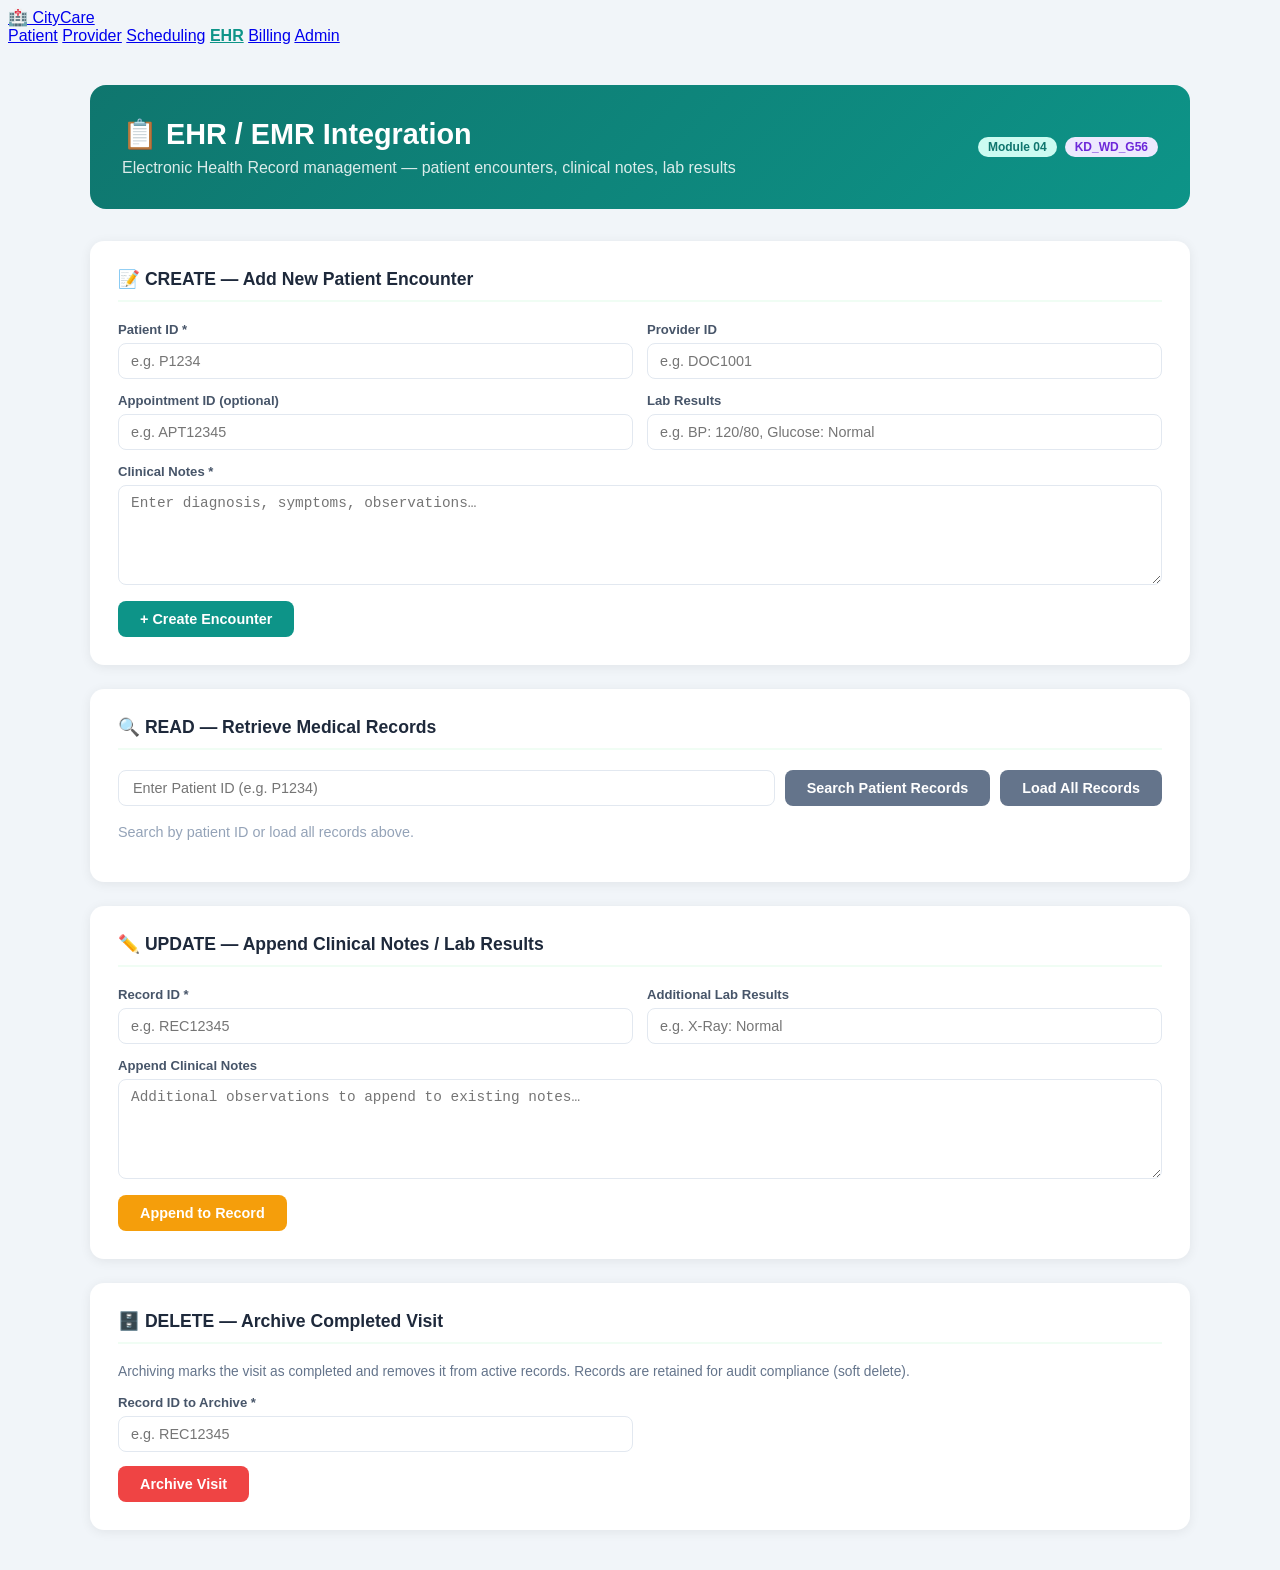
==== ehr.html @ 7a8ab23b "EHR,EMR integration" ====
<!DOCTYPE html>
<html lang="en">
<head>
<meta charset="UTF-8">
<meta name="viewport" content="width=device-width, initial-scale=1.0">
<title>EHR / EMR Integration | CityCare Hospital</title>
<link rel="stylesheet" href="style.css">
<style>
  body{background:#f1f5f9;font-family:'Inter',sans-serif;}
  .ehr-container{max-width:1100px;margin:40px auto;padding:0 20px;}
  .page-header{background:linear-gradient(135deg,#0f766e,#0d9488);color:#fff;border-radius:16px;padding:32px;margin-bottom:32px;}
  .page-header h1{margin:0 0 8px;font-size:1.8rem;}
  .page-header p{margin:0;opacity:.85;}
  .card{background:#fff;border-radius:14px;padding:28px;margin-bottom:24px;box-shadow:0 2px 12px rgba(0,0,0,.07);}
  .card h2{font-size:1.1rem;font-weight:700;color:#1e293b;margin:0 0 20px;border-bottom:2px solid #f0fdf4;padding-bottom:10px;}
  .form-row{display:grid;grid-template-columns:1fr 1fr;gap:14px;margin-bottom:14px;}
  .form-group{display:flex;flex-direction:column;gap:6px;}
  .form-group label{font-size:.82rem;font-weight:600;color:#475569;}
  .form-group input,.form-group textarea{border:1.5px solid #e2e8f0;border-radius:8px;padding:9px 12px;font-size:.9rem;outline:none;transition:border-color .2s;}
  .form-group input:focus,.form-group textarea:focus{border-color:#0d9488;}
  .form-group textarea{resize:vertical;min-height:80px;}
  .btn{padding:10px 22px;border:none;border-radius:8px;cursor:pointer;font-weight:600;font-size:.9rem;transition:all .2s;}
  .btn-primary{background:#0d9488;color:#fff;}.btn-primary:hover{background:#0f766e;}
  .btn-warning{background:#f59e0b;color:#fff;}.btn-warning:hover{background:#d97706;}
  .btn-danger{background:#ef4444;color:#fff;}.btn-danger:hover{background:#dc2626;}
  .btn-secondary{background:#64748b;color:#fff;}.btn-secondary:hover{background:#475569;}
  .msg{padding:10px 16px;border-radius:8px;margin-top:12px;font-size:.88rem;display:none;}
  .msg.success{background:#dcfce7;color:#166534;border:1px solid #bbf7d0;display:block;}
  .msg.error{background:#fee2e2;color:#991b1b;border:1px solid #fecaca;display:block;}
  .records-table{width:100%;border-collapse:collapse;font-size:.86rem;}
  .records-table th{background:#f0fdf4;color:#0f766e;font-weight:700;padding:10px 12px;text-align:left;}
  .records-table td{padding:10px 12px;border-bottom:1px solid #f1f5f9;vertical-align:top;}
  .records-table tr:hover td{background:#f8fafc;}
  .badge{display:inline-block;padding:2px 8px;border-radius:20px;font-size:.74rem;font-weight:700;}
  .badge-active{background:#dcfce7;color:#166534;}
  .badge-archived{background:#f1f5f9;color:#64748b;}
  .search-bar{display:flex;gap:10px;margin-bottom:18px;flex-wrap:wrap;}
  .search-bar input{flex:1;min-width:200px;border:1.5px solid #e2e8f0;border-radius:8px;padding:9px 14px;font-size:.9rem;outline:none;}
  .search-bar input:focus{border-color:#0d9488;}
  .module-badge{background:#ccfbf1;color:#0f766e;font-size:.75rem;font-weight:700;padding:3px 10px;border-radius:20px;}
  .group-badge{background:#ede9fe;color:#6d28d9;font-size:.75rem;font-weight:700;padding:3px 10px;border-radius:20px;}
  @media(max-width:640px){.form-row{grid-template-columns:1fr;}}
</style>
</head>
<body>
<nav class="glass-nav">
  <div class="nav-container">
    <a class="nav-brand" href="index.html">🏥 CityCare</a>
    <div class="nav-links">
      <a href="patient.html">Patient</a>
      <a href="provider.html">Provider</a>
      <a href="scheduling.html">Scheduling</a>
      <a href="ehr.html" style="color:#0d9488;font-weight:700;">EHR</a>
      <a href="billing.html">Billing</a>
      <a href="admin.html">Admin</a>
    </div>
  </div>
</nav>

<div class="ehr-container">
  <div class="page-header">
    <div style="display:flex;align-items:center;gap:14px;flex-wrap:wrap;">
      <div>
        <h1>📋 EHR / EMR Integration</h1>
        <p>Electronic Health Record management — patient encounters, clinical notes, lab results</p>
      </div>
      <div style="margin-left:auto;display:flex;gap:8px;flex-wrap:wrap;">
        <span class="module-badge">Module 04</span>
        <span class="group-badge">KD_WD_G56</span>
      </div>
    </div>
  </div>

  <!-- CREATE -->
  <div class="card">
    <h2>📝 CREATE — Add New Patient Encounter</h2>
    <div class="form-row">
      <div class="form-group">
        <label>Patient ID *</label>
        <input id="ehr-patientId" type="text" placeholder="e.g. P1234">
      </div>
      <div class="form-group">
        <label>Provider ID</label>
        <input id="ehr-providerId" type="text" placeholder="e.g. DOC1001">
      </div>
    </div>
    <div class="form-row">
      <div class="form-group">
        <label>Appointment ID (optional)</label>
        <input id="ehr-appointmentId" type="text" placeholder="e.g. APT12345">
      </div>
      <div class="form-group">
        <label>Lab Results</label>
        <input id="ehr-labResults" type="text" placeholder="e.g. BP: 120/80, Glucose: Normal">
      </div>
    </div>
    <div class="form-group" style="margin-bottom:16px;">
      <label>Clinical Notes *</label>
      <textarea id="ehr-notes" placeholder="Enter diagnosis, symptoms, observations…"></textarea>
    </div>
    <button class="btn btn-primary" onclick="createRecord()">+ Create Encounter</button>
    <div id="create-msg" class="msg"></div>
  </div>

  <!-- READ -->
  <div class="card">
    <h2>🔍 READ — Retrieve Medical Records</h2>
    <div class="search-bar">
      <input id="search-patientId" type="text" placeholder="Enter Patient ID (e.g. P1234)">
      <button class="btn btn-secondary" onclick="loadRecords()">Search Patient Records</button>
      <button class="btn btn-secondary" onclick="loadAllRecords()">Load All Records</button>
    </div>
    <div id="records-container">
      <p style="color:#94a3b8;font-size:.9rem;">Search by patient ID or load all records above.</p>
    </div>
  </div>

  <!-- UPDATE -->
  <div class="card">
    <h2>✏️ UPDATE — Append Clinical Notes / Lab Results</h2>
    <div class="form-row">
      <div class="form-group">
        <label>Record ID *</label>
        <input id="upd-recordId" type="text" placeholder="e.g. REC12345">
      </div>
      <div class="form-group">
        <label>Additional Lab Results</label>
        <input id="upd-lab" type="text" placeholder="e.g. X-Ray: Normal">
      </div>
    </div>
    <div class="form-group" style="margin-bottom:16px;">
      <label>Append Clinical Notes</label>
      <textarea id="upd-notes" placeholder="Additional observations to append to existing notes…"></textarea>
    </div>
    <button class="btn btn-warning" onclick="updateRecord()">Append to Record</button>
    <div id="update-msg" class="msg"></div>
  </div>

  <!-- DELETE / ARCHIVE -->
  <div class="card">
    <h2>🗄️ DELETE — Archive Completed Visit</h2>
    <p style="font-size:.86rem;color:#64748b;margin-bottom:16px;">Archiving marks the visit as completed and removes it from active records. Records are retained for audit compliance (soft delete).</p>
    <div class="form-row">
      <div class="form-group">
        <label>Record ID to Archive *</label>
        <input id="arch-recordId" type="text" placeholder="e.g. REC12345">
      </div>
    </div>
    <button class="btn btn-danger" onclick="archiveRecord()">Archive Visit</button>
    <div id="archive-msg" class="msg"></div>
  </div>
</div>

<script>
const API = '/api/ehr';
function showMsg(id, text, ok) {
  const el = document.getElementById(id);
  el.textContent = text;
  el.className = 'msg ' + (ok ? 'success' : 'error');
}
async function createRecord() {
  const body = {
    patientId:     document.getElementById('ehr-patientId').value.trim(),
    providerId:    document.getElementById('ehr-providerId').value.trim(),
    appointmentId: document.getElementById('ehr-appointmentId').value.trim(),
    notes:         document.getElementById('ehr-notes').value.trim(),
    labResults:    document.getElementById('ehr-labResults').value.trim()
  };
  if (!body.patientId || !body.notes) { showMsg('create-msg', 'Patient ID and clinical notes are required.', false); return; }
  const r = await fetch(`${API}/create`, { method:'POST', headers:{'Content-Type':'application/json'}, body:JSON.stringify(body) });
  const d = await r.json();
  showMsg('create-msg', d.message + (d.recordId ? ` (Record ID: ${d.recordId})` : ''), d.success);
}
async function loadRecords() {
  const pid = document.getElementById('search-patientId').value.trim();
  if (!pid) { document.getElementById('records-container').innerHTML = '<p style="color:red;font-size:.9rem;">Please enter a Patient ID.</p>'; return; }
  const r = await fetch(`${API}/${pid}`);
  const d = await r.json();
  renderRecords(d.records || []);
}
async function loadAllRecords() {
  const r = await fetch(`${API}/all`);
  const d = await r.json();
  renderRecords(d.records || []);
}
function renderRecords(records) {
  const c = document.getElementById('records-container');
  if (!records.length) { c.innerHTML = '<p style="color:#94a3b8;font-size:.9rem;">No records found.</p>'; return; }
  c.innerHTML = `<table class="records-table">
    <thead><tr><th>Record ID</th><th>Patient</th><th>Provider</th><th>Clinical Notes</th><th>Lab Results</th><th>Date</th><th>Status</th></tr></thead>
    <tbody>${records.map(r=>`<tr>
      <td><b>${r.recordId}</b></td><td>${r.patientId}</td><td>${r.providerId||'-'}</td>
      <td>${r.notes}</td><td>${r.labResults||'N/A'}</td><td>${r.createdAt}</td>
      <td><span class="badge ${r.archived==='true'?'badge-archived':'badge-active'}">${r.archived==='true'?'Archived':'Active'}</span></td>
    </tr>`).join('')}</tbody>
  </table>`;
}
async function updateRecord() {
  const id = document.getElementById('upd-recordId').value.trim();
  if (!id) { showMsg('update-msg', 'Record ID is required.', false); return; }
  const body = { notes: document.getElementById('upd-notes').value.trim(), labResults: document.getElementById('upd-lab').value.trim() };
  const r = await fetch(`${API}/update/${id}`, { method:'PUT', headers:{'Content-Type':'application/json'}, body:JSON.stringify(body) });
  const d = await r.json();
  showMsg('update-msg', d.message, d.success);
}
async function archiveRecord() {
  const id = document.getElementById('arch-recordId').value.trim();
  if (!id) { showMsg('archive-msg', 'Record ID is required.', false); return; }
  if (!confirm(`Archive record ${id}? This marks the visit as completed.`)) return;
  const r = await fetch(`${API}/archive/${id}`, { method:'DELETE' });
  const d = await r.json();
  showMsg('archive-msg', d.message, d.success);
}
</script>
</body>
</html>
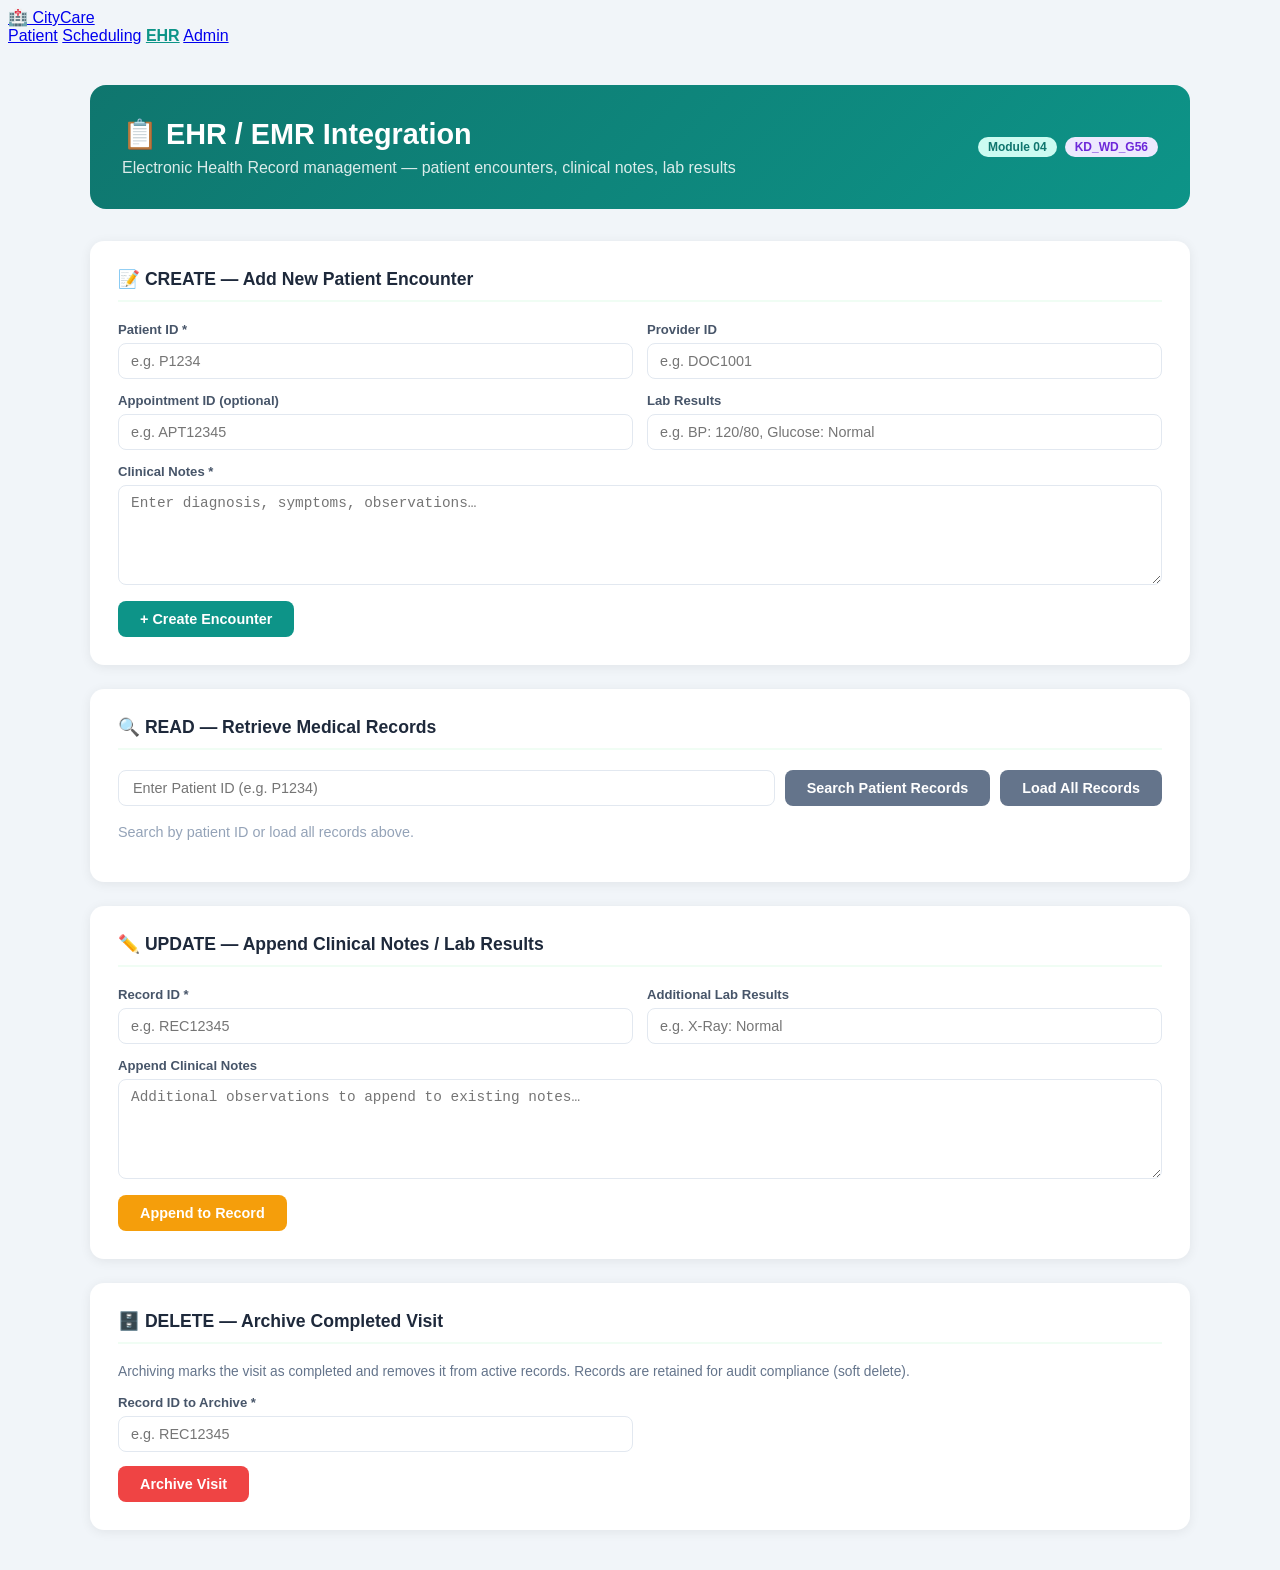
==== commit 5e8ab262: "Update in ehr.html" ====
--- a/ehr.html
+++ b/ehr.html
@@ -48,10 +48,8 @@
     <a class="nav-brand" href="index.html">🏥 CityCare</a>
     <div class="nav-links">
       <a href="patient.html">Patient</a>
-      <a href="provider.html">Provider</a>
       <a href="scheduling.html">Scheduling</a>
       <a href="ehr.html" style="color:#0d9488;font-weight:700;">EHR</a>
-      <a href="billing.html">Billing</a>
       <a href="admin.html">Admin</a>
     </div>
   </div>
